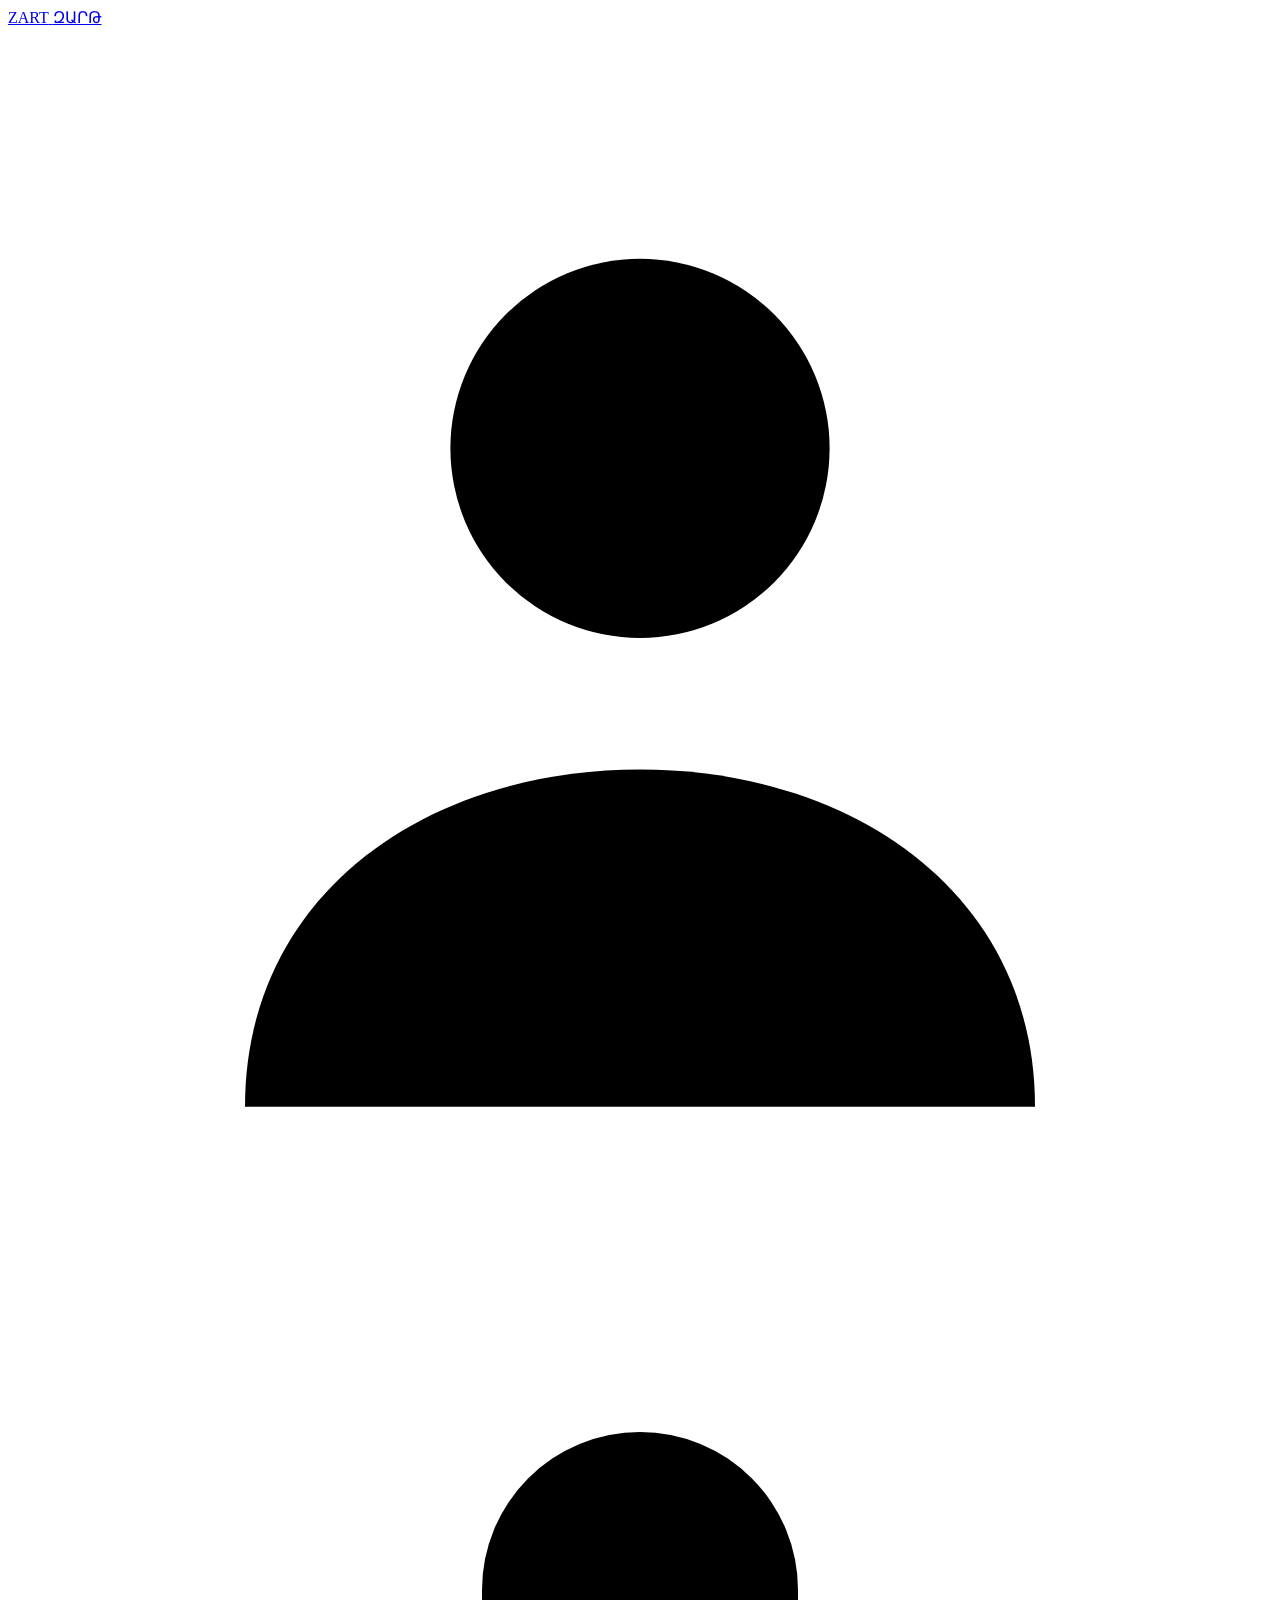
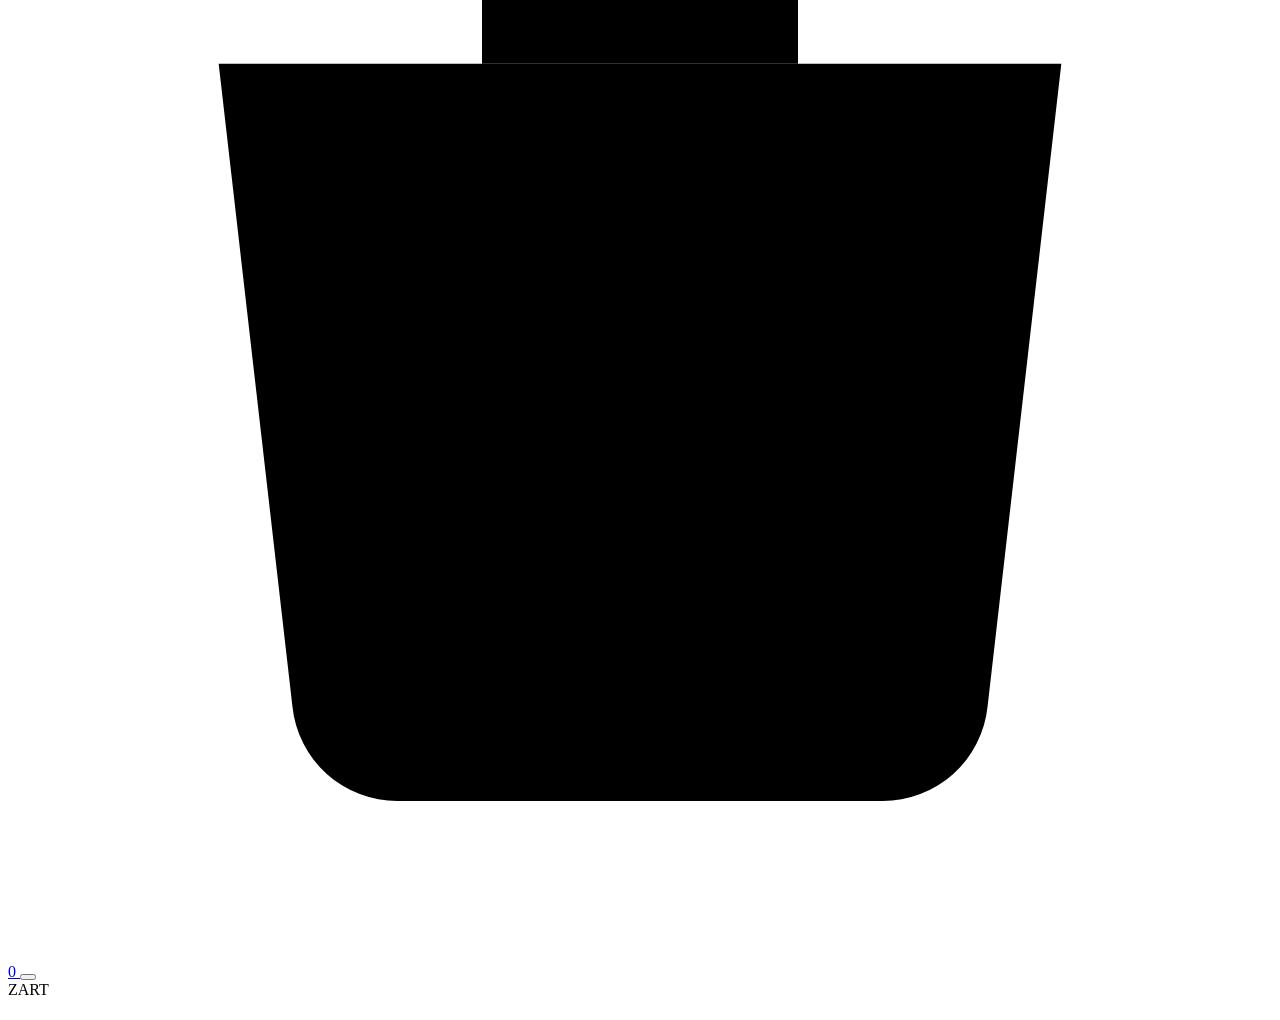
==== index.html @ 9c1a2c0e "Add files via upload" ====
<!doctype html>
<html lang="hy">
<head>
<meta charset="utf-8">
<meta name="viewport" content="width=device-width, initial-scale=1">
<title>ZART — Հայկական զարդանախշով հագուստ</title>
<meta name="description" content="ZART — հայկական զարդանախշով հուդիներ, շապիկներ և աքսեսուարներ։ Կարված Երևանում։ Առաքում ամբողջ Հայաստանում։">
<meta name="theme-color" content="#0a0a09">
<link rel="icon" href="data:image/svg+xml,%3Csvg xmlns='http://www.w3.org/2000/svg' viewBox='0 0 32 32'%3E%3Crect width='32' height='32' fill='%230a0a09'/%3E%3Cpath d='M16 5l3.2 7.8L27 16l-7.8 3.2L16 27l-3.2-7.8L5 16l7.8-3.2z' fill='%23c9a34a'/%3E%3C/svg%3E">
<link rel="stylesheet" href="assets/fonts/fonts.css">
<link rel="stylesheet" href="assets/css/style.css">
</head>
<body>

<header class="site-header" id="header">
  <div class="wrap header-inner">
    <a class="brand" href="#/" aria-label="ZART">
      <span class="brand-mark">ZART</span>
      <span class="brand-arm">ԶԱՐԹ</span>
    </a>

    <nav class="nav" id="nav">
      <a href="#/catalog" data-i18n="nav.shop"></a>
      <a href="#/about" data-i18n="nav.about"></a>
      <a href="#/contact" data-i18n="nav.contact"></a>
    </nav>

    <div class="header-actions">
      <div class="lang" id="lang" role="group" aria-label="language"></div>
      <a class="icon-btn" href="#/account" id="accountBtn" title="account">
        <svg viewBox="0 0 24 24" aria-hidden="true"><circle cx="12" cy="8" r="3.6"/><path d="M4.5 20.5c0-4 3.4-6.4 7.5-6.4s7.5 2.4 7.5 6.4"/></svg>
      </a>
      <a class="icon-btn cart-btn" href="#/cart" title="cart">
        <svg viewBox="0 0 24 24" aria-hidden="true"><path d="M4 7h16l-1.4 12.2a2 2 0 0 1-2 1.8H7.4a2 2 0 0 1-2-1.8L4 7z"/><path d="M9 7V5.6a3 3 0 0 1 6 0V7"/></svg>
        <span class="cart-count" id="cartCount">0</span>
      </a>
      <button class="burger" id="burger" aria-label="menu"><span></span><span></span></button>
    </div>
  </div>
</header>

<main id="view"></main>

<footer class="site-footer">
  <div class="wrap">
    <div class="footer-top">
      <div class="footer-brand">
        <span class="brand-mark">ZART</span>
        <p data-i18n="footer.tagline"></p>
      </div>
      <div class="footer-col">
        <h4 data-i18n="footer.shop"></h4>
        <a href="#/catalog" data-i18n="nav.shop"></a>
        <a href="#/catalog?cat=hoodies" data-i18n="cat.hoodies"></a>
        <a href="#/catalog?cat=tees" data-i18n="cat.tees"></a>
        <a href="#/catalog?cat=caps" data-i18n="cat.caps"></a>
      </div>
      <div class="footer-col">
        <h4 data-i18n="footer.help"></h4>
        <a href="#/about" data-i18n="nav.about"></a>
        <a href="#/contact" data-i18n="nav.contact"></a>
        <a href="#/account" data-i18n="account.title"></a>
      </div>
      <div class="footer-col" id="footerContacts">
        <h4 data-i18n="footer.contacts"></h4>
      </div>
    </div>
    <div class="footer-bottom">
      <span id="footerCopy"></span>
      <a href="admin.html" class="admin-link" data-i18n="footer.admin"></a>
    </div>
  </div>
</footer>

<div class="toasts" id="toasts" aria-live="polite"></div>

<script src="assets/js/i18n.js"></script>
<script src="assets/js/data.js"></script>
<script src="assets/js/core.js"></script>
<script src="assets/js/shop.js"></script>
</body>
</html>
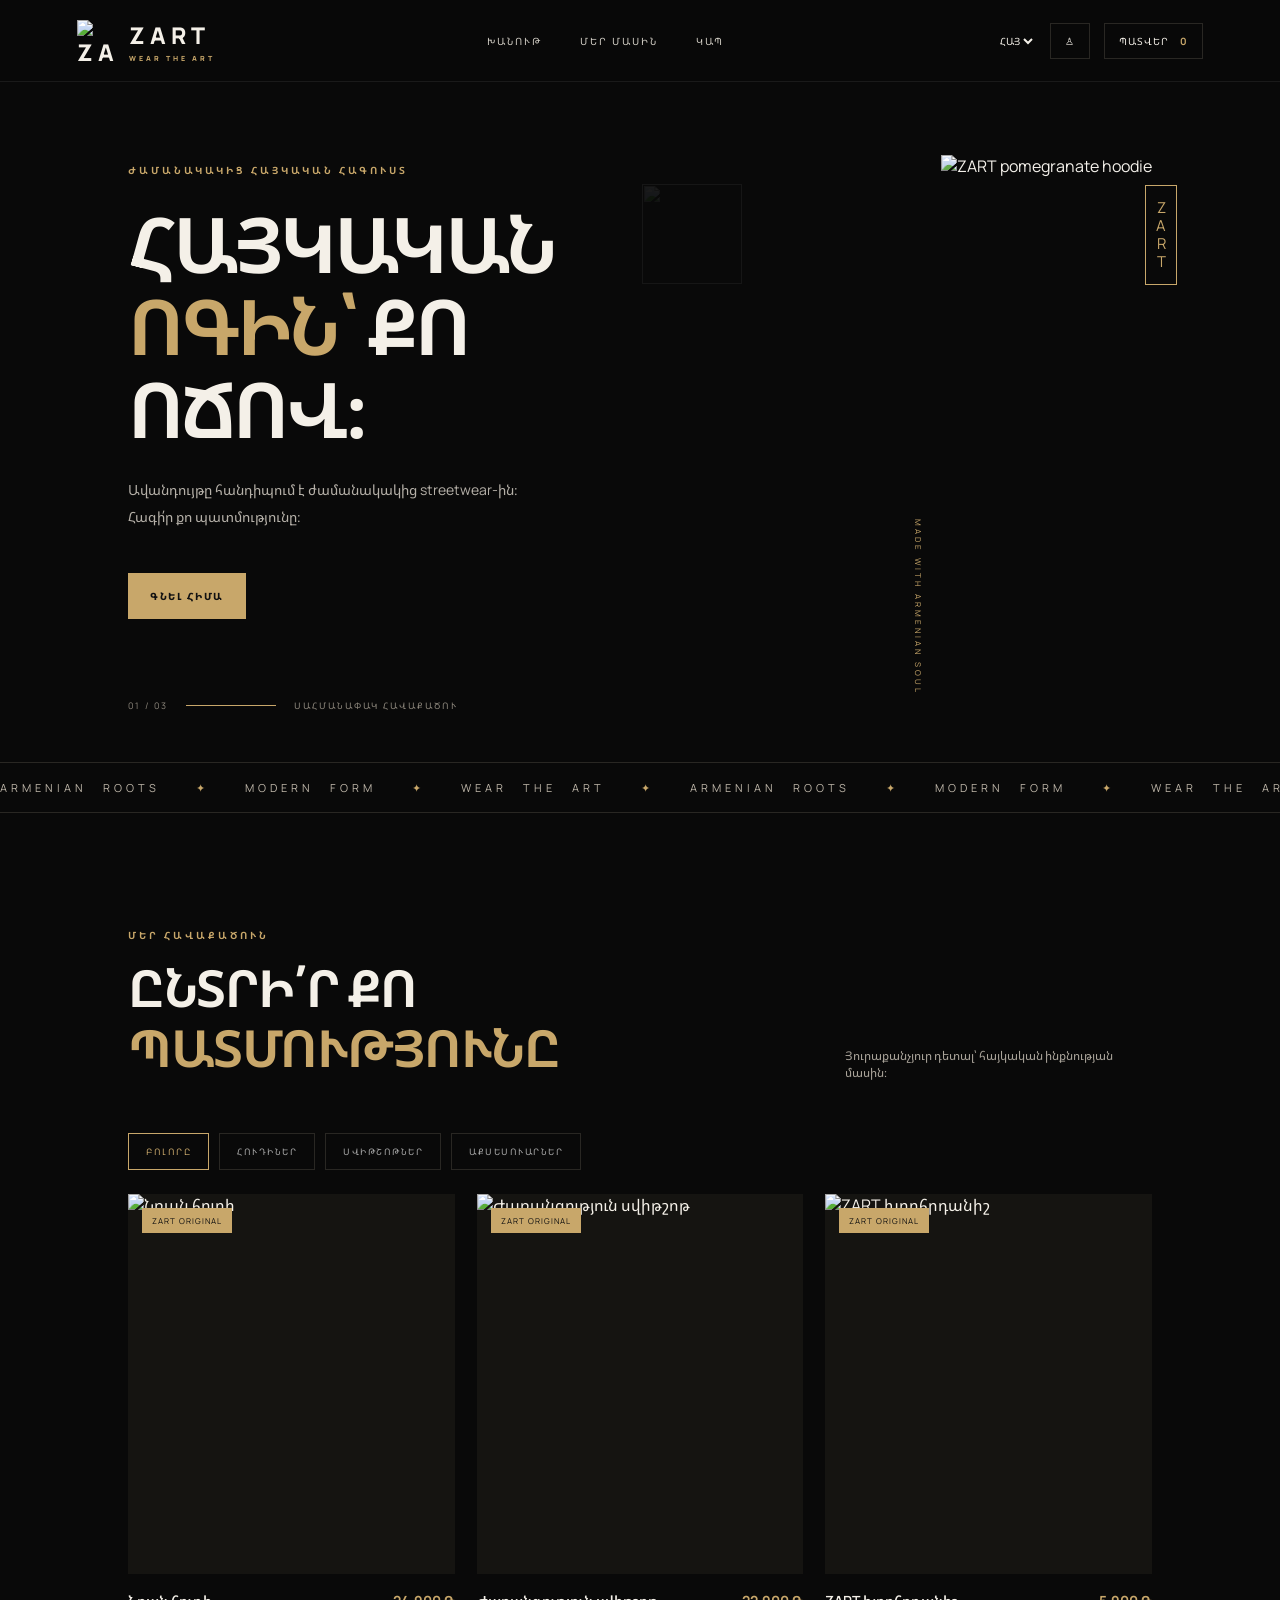
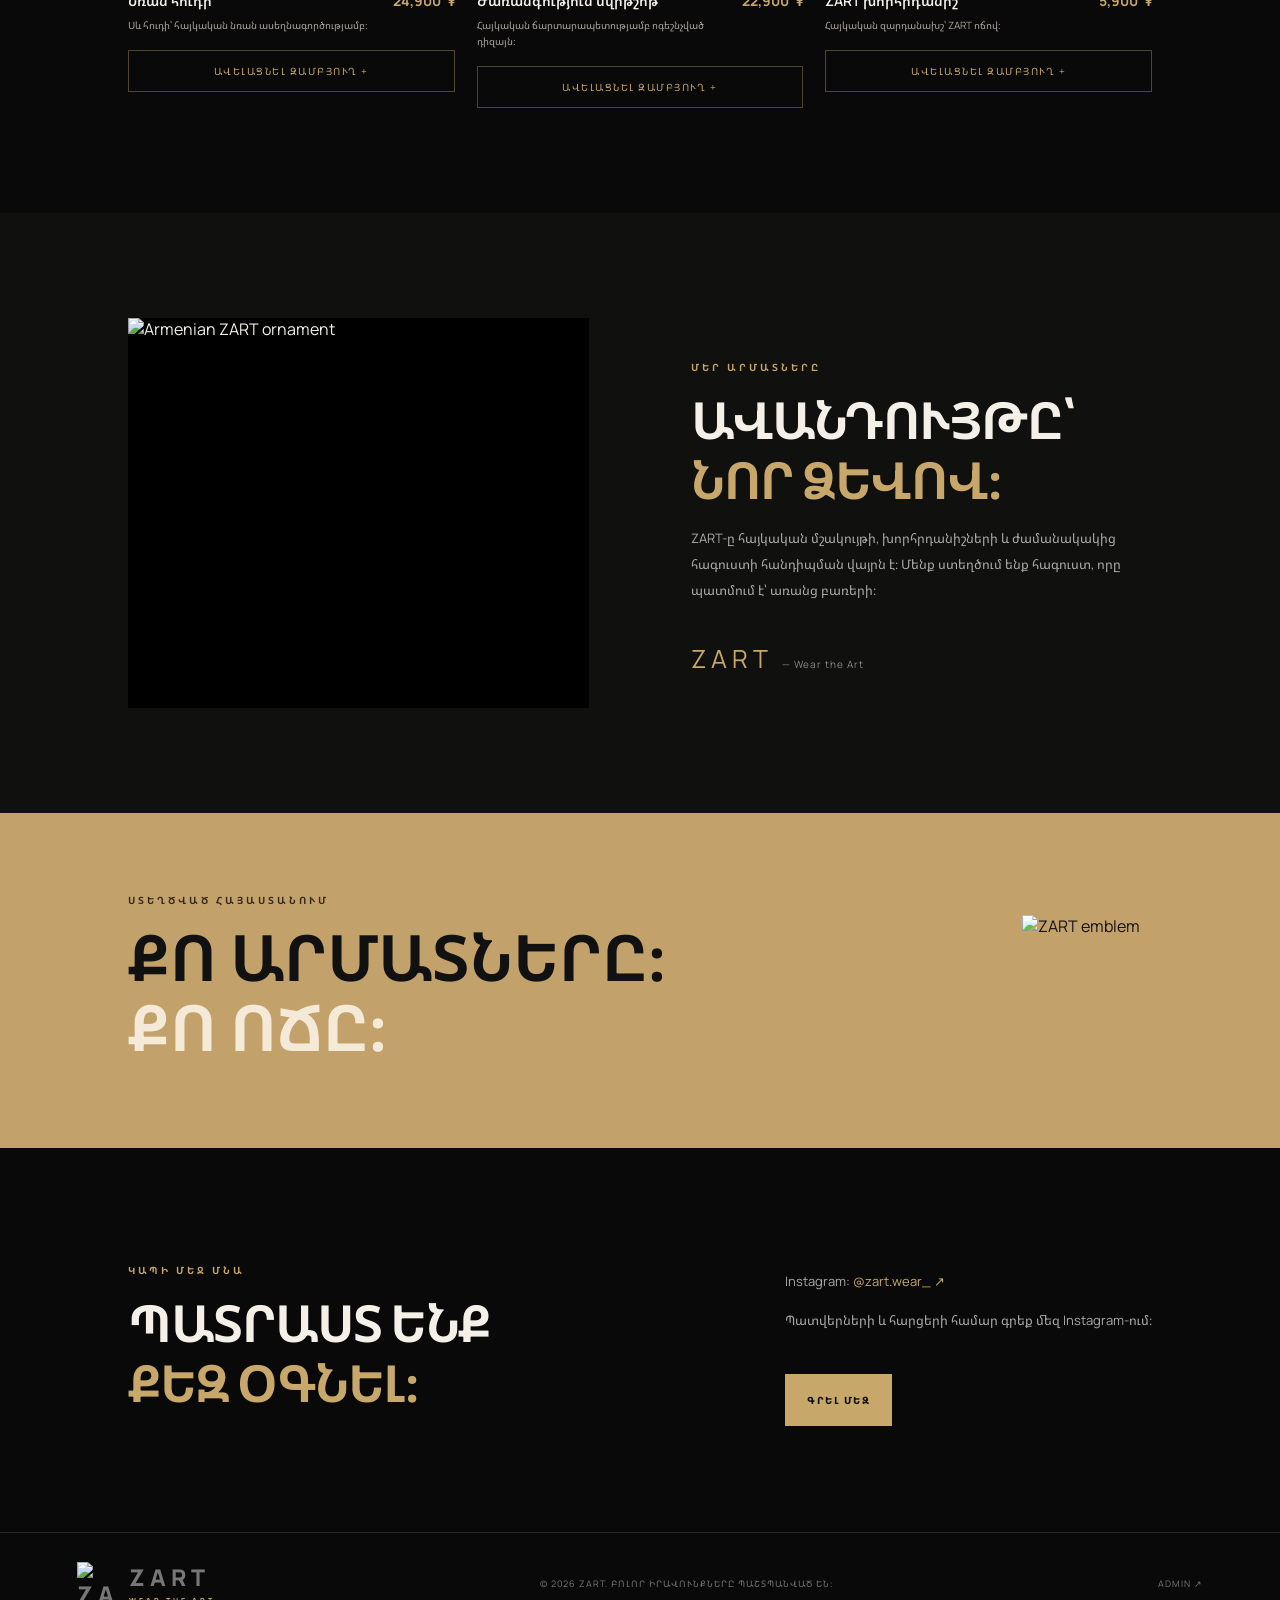
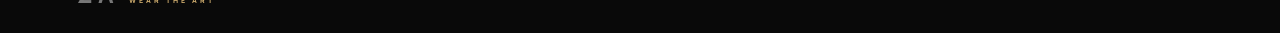
==== commit 69119a4f: "Add files via upload" ====
--- a/index.html
+++ b/index.html
@@ -1,82 +1,10 @@
-<!doctype html>
-<html lang="hy">
-<head>
-<meta charset="utf-8">
-<meta name="viewport" content="width=device-width, initial-scale=1">
-<title>ZART — Հայկական զարդանախշով հագուստ</title>
-<meta name="description" content="ZART — հայկական զարդանախշով հուդիներ, շապիկներ և աքսեսուարներ։ Կարված Երևանում։ Առաքում ամբողջ Հայաստանում։">
-<meta name="theme-color" content="#0a0a09">
-<link rel="icon" href="data:image/svg+xml,%3Csvg xmlns='http://www.w3.org/2000/svg' viewBox='0 0 32 32'%3E%3Crect width='32' height='32' fill='%230a0a09'/%3E%3Cpath d='M16 5l3.2 7.8L27 16l-7.8 3.2L16 27l-3.2-7.8L5 16l7.8-3.2z' fill='%23c9a34a'/%3E%3C/svg%3E">
-<link rel="stylesheet" href="assets/fonts/fonts.css">
-<link rel="stylesheet" href="assets/css/style.css">
-</head>
-<body>
-
-<header class="site-header" id="header">
-  <div class="wrap header-inner">
-    <a class="brand" href="#/" aria-label="ZART">
-      <span class="brand-mark">ZART</span>
-      <span class="brand-arm">ԶԱՐԹ</span>
-    </a>
-
-    <nav class="nav" id="nav">
-      <a href="#/catalog" data-i18n="nav.shop"></a>
-      <a href="#/about" data-i18n="nav.about"></a>
-      <a href="#/contact" data-i18n="nav.contact"></a>
-    </nav>
-
-    <div class="header-actions">
-      <div class="lang" id="lang" role="group" aria-label="language"></div>
-      <a class="icon-btn" href="#/account" id="accountBtn" title="account">
-        <svg viewBox="0 0 24 24" aria-hidden="true"><circle cx="12" cy="8" r="3.6"/><path d="M4.5 20.5c0-4 3.4-6.4 7.5-6.4s7.5 2.4 7.5 6.4"/></svg>
-      </a>
-      <a class="icon-btn cart-btn" href="#/cart" title="cart">
-        <svg viewBox="0 0 24 24" aria-hidden="true"><path d="M4 7h16l-1.4 12.2a2 2 0 0 1-2 1.8H7.4a2 2 0 0 1-2-1.8L4 7z"/><path d="M9 7V5.6a3 3 0 0 1 6 0V7"/></svg>
-        <span class="cart-count" id="cartCount">0</span>
-      </a>
-      <button class="burger" id="burger" aria-label="menu"><span></span><span></span></button>
-    </div>
-  </div>
-</header>
-
-<main id="view"></main>
-
-<footer class="site-footer">
-  <div class="wrap">
-    <div class="footer-top">
-      <div class="footer-brand">
-        <span class="brand-mark">ZART</span>
-        <p data-i18n="footer.tagline"></p>
-      </div>
-      <div class="footer-col">
-        <h4 data-i18n="footer.shop"></h4>
-        <a href="#/catalog" data-i18n="nav.shop"></a>
-        <a href="#/catalog?cat=hoodies" data-i18n="cat.hoodies"></a>
-        <a href="#/catalog?cat=tees" data-i18n="cat.tees"></a>
-        <a href="#/catalog?cat=caps" data-i18n="cat.caps"></a>
-      </div>
-      <div class="footer-col">
-        <h4 data-i18n="footer.help"></h4>
-        <a href="#/about" data-i18n="nav.about"></a>
-        <a href="#/contact" data-i18n="nav.contact"></a>
-        <a href="#/account" data-i18n="account.title"></a>
-      </div>
-      <div class="footer-col" id="footerContacts">
-        <h4 data-i18n="footer.contacts"></h4>
-      </div>
-    </div>
-    <div class="footer-bottom">
-      <span id="footerCopy"></span>
-      <a href="admin.html" class="admin-link" data-i18n="footer.admin"></a>
-    </div>
-  </div>
-</footer>
-
-<div class="toasts" id="toasts" aria-live="polite"></div>
-
-<script src="assets/js/i18n.js"></script>
-<script src="assets/js/data.js"></script>
-<script src="assets/js/core.js"></script>
-<script src="assets/js/shop.js"></script>
-</body>
-</html>+<!doctype html><html lang="hy"><head><meta charset="utf-8"><meta name="viewport" content="width=device-width,initial-scale=1"><meta name="theme-color" content="#090909"><title>ZART — Wear the Art</title><link rel="preconnect" href="https://fonts.googleapis.com"><link href="https://fonts.googleapis.com/css2?family=Manrope:wght@400;500;600;700;800&family=Noto+Sans+Armenian:wght@400;500;600;700;800&display=swap" rel="stylesheet"><link rel="stylesheet" href="./style.css"></head><body>
+<header class="top"><a class="brand" href="#home"><img class="brand-mark" src="./assets/zart-logo.png" alt="ZART logo"><span>ZART<small>WEAR THE ART</small></span></a><nav><a href="#shop" data-i="navShop">ԽԱՆՈՒԹ</a><a href="#story" data-i="navStory">ՄԵՐ ՄԱՍԻՆ</a><a href="#contact" data-i="navContact">ԿԱՊ</a></nav><div class="tools"><select id="lang" aria-label="Language"><option value="hy">ՀԱՅ</option><option value="ru">РУС</option><option value="en">ENG</option></select><button id="accountBtn" class="iconbtn">♙</button><button id="cartBtn" class="iconbtn">ՊԱՏՎԵՐ <b id="cartCount">0</b></button><button class="hamb" id="hamb">☰</button></div></header>
+<main id="home"><section class="hero"><div class="hero-copy"><p class="eyebrow" data-i="heroEyebrow">ԺԱՄԱՆԱԿԱԿԻՑ ՀԱՅԿԱԿԱՆ ՀԱԳՈՒՍՏ</p><h1 data-i="heroTitle">ՀԱՅԿԱԿԱՆ<br><em>ՈԳԻՆ՝</em> ՔՈ ՈՃՈՎ։</h1><p class="hero-desc" data-i="heroDesc">Ավանդույթը հանդիպում է ժամանակակից streetwear-ին։ Հագի՛ր քո պատմությունը։</p><a class="goldbtn" href="#shop" data-i="shopNow">ԳՆԵԼ ՀԻՄԱ <span>↗</span></a><div class="hero-foot"><span>01 / 03</span><span class="line"></span><span data-i="limited">ՍԱՀՄԱՆԱՓԱԿ ՀԱՎԱՔԱԾՈՒ</span></div></div><div class="hero-photo"><img src="./assets/hoodie-pomegranate.png" alt="ZART pomegranate hoodie"><div class="photo-stamp">Z<br>A<br>R<br>T</div><span class="vertical">MADE WITH ARMENIAN SOUL</span></div><img class="hero-orbit" src="./assets/zart-logo.png" alt=""></section>
+<section class="ticker"><div>ARMENIAN ROOTS <span>✦</span> MODERN FORM <span>✦</span> WEAR THE ART <span>✦</span> ARMENIAN ROOTS <span>✦</span> MODERN FORM <span>✦</span> WEAR THE ART <span>✦</span></div></section>
+<section class="shop section" id="shop"><div class="section-head"><div><p class="eyebrow" data-i="collection">ՄԵՐ ՀԱՎԱՔԱԾՈՒՆ</p><h2 data-i="shopTitle">ԸՆՏՐԻ՛Ր ՔՈ <em>ՊԱՏՄՈՒԹՅՈՒՆԸ</em></h2></div><p data-i="shopSub">Յուրաքանչյուր դետալ՝ հայկական ինքնության մասին։</p></div><div class="filters"><button class="filter active" data-cat="all" data-i="all">ԲՈԼՈՐԸ</button><button class="filter" data-cat="hoodies" data-i="hoodies">ՀՈՒԴԻՆԵՐ</button><button class="filter" data-cat="sweatshirts" data-i="sweatshirts">ՍՎԻԹՇՈԹՆԵՐ</button><button class="filter" data-cat="accessories" data-i="accessories">ԱՔՍԵՍՈՒԱՐՆԵՐ</button></div><div class="products" id="products"><div class="loading">ZART</div></div></section>
+<section class="story section" id="story"><div class="story-art"><img src="./assets/zart-ornament.png" alt="Armenian ZART ornament"></div><div class="story-copy"><p class="eyebrow" data-i="ourRoots">ՄԵՐ ԱՐՄԱՏՆԵՐԸ</p><h2 data-i="storyTitle">ԱՎԱՆԴՈՒՅԹԸ՝<br><em>ՆՈՐ ՁԵՎՈՎ։</em></h2><p data-i="storyDesc">ZART-ը հայկական մշակույթի, խորհրդանիշների և ժամանակակից հագուստի հանդիպման վայրն է։ Մենք ստեղծում ենք հագուստ, որը պատմում է՝ առանց բառերի։</p><div class="signature">ZART <span>— Wear the Art</span></div></div></section>
+<section class="banner"><div><p class="eyebrow" data-i="madeIn">ՍՏԵՂԾՎԱԾ ՀԱՅԱՍՏԱՆՈՒՄ</p><h2 data-i="bannerTitle">ՔՈ ԱՐՄԱՏՆԵՐԸ։<br><em>ՔՈ ՈՃԸ։</em></h2></div><img class="banner-symbol" src="./assets/zart-logo.png" alt="ZART emblem"></section>
+<section class="contact section" id="contact"><div><p class="eyebrow" data-i="stayConnected">ԿԱՊԻ ՄԵՋ ՄՆԱ</p><h2 data-i="contactTitle">ՊԱՏՐԱՍՏ ԵՆՔ<br><em>ՔԵԶ ՕԳՆԵԼ։</em></h2></div><div class="contact-info"><p>Instagram: <a href="https://instagram.com/zart.wear_" target="_blank">@zart.wear_ ↗</a></p><p data-i="contactText">Պատվերների և հարցերի համար գրեք մեզ Instagram-ում։</p><a class="goldbtn" href="https://instagram.com/zart.wear_" target="_blank" data-i="writeUs">ԳՐԵԼ ՄԵԶ ↗</a></div></section></main>
+<footer><a class="brand" href="#home"><img class="brand-mark" src="./assets/zart-logo.png" alt="ZART logo"><span>ZART<small>WEAR THE ART</small></span></a><span>© 2026 ZART. <span data-i="rights">ԲՈԼՈՐ ԻՐԱՎՈՒՆՔՆԵՐԸ ՊԱՇՏՊԱՆՎԱԾ ԵՆ։</span></span><a href="./admin.html">ADMIN ↗</a></footer>
+<div class="modal" id="modal"><div class="modal-card"><button class="close" id="closeModal">×</button><div id="modalBody"></div></div></div><div class="toast" id="toast"></div><script src="./app.js"></script></body></html>
--- a/style.css
+++ b/style.css
@@ -0,0 +1 @@
+:root{--bg:#090909;--panel:#111;--white:#f4f0e8;--muted:#aaa49a;--gold:#c8a76a;--line:#292723}*{box-sizing:border-box}html{scroll-behavior:smooth}body{margin:0;background:var(--bg);color:var(--white);font-family:Manrope,'Noto Sans Armenian',sans-serif}a{color:inherit;text-decoration:none}button,select,input,textarea{font:inherit}.top{height:82px;padding:0 6vw;display:flex;align-items:center;justify-content:space-between;border-bottom:1px solid #ffffff13;position:sticky;top:0;background:#090909ed;backdrop-filter:blur(16px);z-index:5}.brand{display:flex;align-items:center;gap:10px;font-size:23px;font-weight:800;letter-spacing:5px}.brand small{display:block;font-size:7px;letter-spacing:3px;color:var(--gold);margin-top:3px}.brand-mark{width:42px;height:42px;object-fit:contain;display:block;flex:0 0 auto}nav{display:flex;gap:38px;font-size:10px;letter-spacing:2px;color:#d2cec5}nav a:hover,.contact a:hover{color:var(--gold)}.tools{display:flex;align-items:center;gap:14px}.tools select{background:transparent;color:var(--white);border:0;font-size:10px;cursor:pointer}.tools option{color:#111}.iconbtn,.hamb{background:transparent;border:1px solid var(--line);color:var(--white);padding:10px 14px;font-size:10px;letter-spacing:1px;cursor:pointer}.iconbtn b{color:var(--gold);margin-left:8px}.hamb{display:none}.hero{min-height:680px;padding:55px 10vw 35px;display:grid;grid-template-columns:1fr 1fr;align-items:center;position:relative;overflow:hidden}.hero-copy{z-index:1}.eyebrow{font-size:10px;letter-spacing:3px;color:var(--gold);font-weight:700}.hero h1{font-size:clamp(46px,6vw,84px);line-height:1.08;letter-spacing:-3px;margin:26px 0}.hero h1 em,h2 em{font-style:normal;color:var(--gold)}.hero-desc{color:#b5b0a8;max-width:390px;line-height:1.9;font-size:14px}.goldbtn{display:inline-flex;align-items:center;gap:36px;margin-top:28px;padding:16px 22px;background:var(--gold);color:#111;font-size:10px;font-weight:800;letter-spacing:1.5px;transition:.2s}.goldbtn:hover{background:#e0c18a;transform:translateY(-2px)}.hero-foot{display:flex;align-items:center;gap:18px;margin-top:80px;color:#8f897e;font-size:9px;letter-spacing:2px}.hero-foot .line{width:90px;height:1px;background:var(--gold)}.hero-photo{height:555px;max-width:490px;justify-self:end;position:relative}.hero-photo img{height:100%;width:100%;object-fit:cover;filter:saturate(.8)}.photo-stamp{position:absolute;right:-25px;top:30px;border:1px solid var(--gold);padding:13px 10px;color:var(--gold);font-size:15px;line-height:1.2;text-align:center}.vertical{position:absolute;left:-28px;bottom:15px;writing-mode:vertical-rl;letter-spacing:3px;font-size:8px;color:var(--gold)}.hero-orbit{position:absolute;right:42%;top:15%;width:100px;height:100px;object-fit:contain;opacity:.07;pointer-events:none}.ticker{overflow:hidden;border-top:1px solid var(--line);border-bottom:1px solid var(--line);padding:17px 0;color:#bdb5a8;font-size:11px;letter-spacing:4px;white-space:nowrap}.ticker div{word-spacing:10px}.ticker span{color:var(--gold);padding:0 20px}.section{padding:105px 10vw}.section-head{display:flex;align-items:end;justify-content:space-between}.section h2,.contact h2,.story h2{font-size:clamp(32px,4vw,54px);line-height:1.18;letter-spacing:-1.5px;margin:15px 0}.section-head>p{color:var(--muted);font-size:12px}.filters{display:flex;gap:10px;margin:40px 0 24px;flex-wrap:wrap}.filter{background:transparent;border:1px solid var(--line);color:#aaa;padding:11px 17px;font-size:9px;letter-spacing:1.5px;cursor:pointer}.filter.active,.filter:hover{border-color:var(--gold);color:var(--gold)}.products{display:grid;grid-template-columns:repeat(3,1fr);gap:22px}.product{min-width:0}.product-img{height:380px;background:#151411;position:relative;overflow:hidden}.product-img img{width:100%;height:100%;object-fit:cover;transition:.5s}.product:hover img{transform:scale(1.04)}.product-tag{position:absolute;top:14px;left:14px;background:var(--gold);color:#111;padding:7px 10px;font-size:8px;letter-spacing:1px}.product-info{display:flex;justify-content:space-between;gap:12px;padding:17px 0}.product-info h3{font-size:14px;margin:0 0 7px;font-weight:600}.product-info p{font-size:10px;color:var(--muted);margin:0;line-height:1.6}.price{color:var(--gold);font-size:14px;font-weight:700;white-space:nowrap}.add{width:100%;border:1px solid #51452e;background:transparent;color:var(--gold);padding:13px;cursor:pointer;font-size:10px;letter-spacing:1.5px}.add:hover{background:var(--gold);color:#111}.story{display:grid;grid-template-columns:1fr 1fr;gap:10%;align-items:center;background:#10100f}.story-art{height:390px;background:#000;display:grid;place-items:center}.story-art img{width:100%;height:100%;object-fit:contain}.story-copy>p:not(.eyebrow){color:#aaa;line-height:2;font-size:13px;max-width:440px}.signature{margin-top:38px;color:var(--gold);font-size:25px;letter-spacing:5px}.signature span{font-size:10px;letter-spacing:1px;color:#888}.banner{padding:70px 10vw;background:#c3a16a;color:#111;display:flex;align-items:center;justify-content:space-between}.banner .eyebrow{color:#332819}.banner h2{font-size:clamp(34px,5vw,64px);line-height:1.1;margin:15px 0}.banner h2 em{color:#f5ead7}.banner-symbol{width:130px;height:130px;object-fit:contain;filter:brightness(1.12)}.contact{display:flex;justify-content:space-between;align-items:center}.contact-info{max-width:390px;color:#aaa;font-size:13px;line-height:2}.contact-info a:not(.goldbtn){color:var(--gold)}footer{border-top:1px solid var(--line);padding:28px 6vw;display:flex;justify-content:space-between;align-items:center;color:#777;font-size:9px;letter-spacing:1px}.modal{display:none;position:fixed;inset:0;background:#000c;z-index:10;align-items:center;justify-content:center;padding:20px}.modal.show{display:flex}.modal-card{background:#111;border:1px solid #403827;padding:32px;width:min(520px,100%);max-height:90vh;overflow:auto;position:relative}.close{position:absolute;right:15px;top:10px;background:none;border:0;color:#eee;font-size:27px;cursor:pointer}.modal h2{font-size:24px}.field{display:grid;gap:7px;margin:13px 0;color:#aaa;font-size:11px}.field input,.field textarea,.field select{width:100%;background:#090909;border:1px solid #38342d;color:#eee;padding:12px;outline:none}.field textarea{min-height:80px}.wide{width:100%;border:0;background:var(--gold);padding:14px;margin-top:14px;font-weight:800;cursor:pointer}.switch{color:var(--gold);cursor:pointer;font-size:12px;margin-top:18px}.cart-row{display:flex;justify-content:space-between;border-bottom:1px solid var(--line);padding:13px 0;font-size:12px;gap:12px}.cart-row button{background:none;border:0;color:#d88;cursor:pointer}.toast{position:fixed;bottom:25px;right:25px;background:var(--gold);color:#111;padding:13px 18px;font-size:12px;z-index:20;display:none}.loading{color:var(--gold);padding:40px}.empty{color:#999;padding:35px 0}.hamb{font-size:18px}@media(max-width:800px){.top{padding:0 5vw;height:70px}nav{display:none}.hamb{display:block}.hero{padding:40px 7vw;grid-template-columns:1fr;gap:30px}.hero-photo{height:430px;width:min(100%,440px);justify-self:center}.hero-foot{margin-top:45px}.section{padding:75px 7vw}.section-head{display:block}.section-head>p{margin-top:12px}.products{grid-template-columns:repeat(2,1fr);gap:14px}.product-img{height:290px}.story{grid-template-columns:1fr;gap:35px}.story-art{height:300px}.contact{display:block}.contact-info{margin-top:35px}.banner{padding:55px 7vw}.banner-symbol{width:70px;height:70px}footer{padding:25px 6vw;gap:15px;flex-wrap:wrap}}@media(max-width:480px){.brand{font-size:19px}.tools{gap:6px}.iconbtn{padding:9px 8px;font-size:9px}.iconbtn:first-of-type{display:none}.hero h1{font-size:47px}.products{grid-template-columns:1fr 1fr}.product-img{height:235px}.product-info{display:block}.price{display:block;margin-top:8px}.section h2{font-size:32px}.filters{gap:6px}.filter{padding:9px 10px;font-size:8px}.banner-symbol{display:none}}
